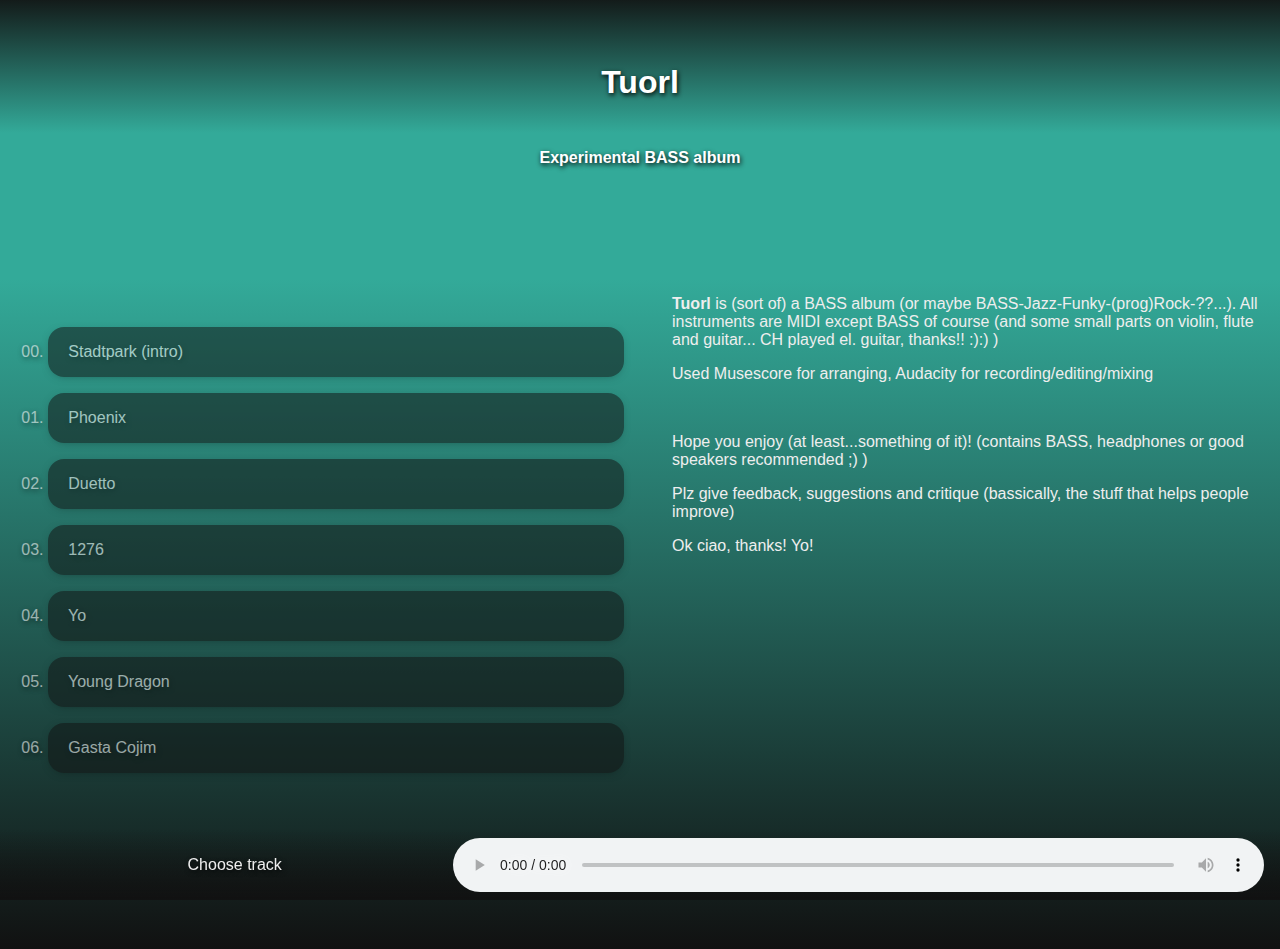
==== tuorl/index.html @ 3e0269c3 "first commit" ====
<!DOCTYPE html>
<html lang="en">
<head>
    <!-- meta-info -->
    <meta charset="UTF-8">
    <meta name="viewport" content="width=device-width, initial-scale=1.0">
    <meta name="description" content="Tuorl BASS Album experiment by Luke">
    <meta name="keywords" content="bass,music,album,jazz,prog,rock,midi,opensource">
    
    <title>Tuorl @ LukeMusic</title>

    <!-- custom open font -->
    <link rel="stylesheet" media="screen" href="https://fontlibrary.org/face/trueno" type="text/css" />

    <!-- custom style by flowin.space -->
    <link rel="stylesheet" href="../assets/style.min.css" type="text/css" />
    <style>
        :root {
            --theme-color: #3a9;
            --theme-color2: #fc1;
            --cover-img: url("https://images.unsplash.com/photo-1445985543470-41fba5c3144a?ixlib=rb-1.2.1&ixid=eyJhcHBfaWQiOjEyMDd9&auto=format&fit=crop&w=500&q=50");
        }
    </style>
</head>

<body class="flex dark">
    <header class="flex column center justify-center">
        <h1>Tuorl</h1>
        <p>Experimental BASS album</p>
    </header>

    <div class="main-content flex">
        <ol class="tracklist" start="0">
            <li class="track" data-audiosrc="00_(intro)_Stadtpark.mp3">
                Stadtpark (intro)</li>
            <li class="track" data-audiosrc="01_Phoenix.mp3">
                Phoenix</li>
            <li class="track" data-audiosrc="02_Duetto.mp3">
                Duetto</li>
            <li class="track" data-audiosrc="03_1276.mp3">
                1276</li>
            <li class="track" data-audiosrc="04_Yo.mp3">
                Yo</li>
            <li class="track" data-audiosrc="05_Young_Dragon.mp3">
                Young Dragon</li>
            <li class="track" data-audiosrc="06_Gasta_Cojim.mp3">
                Gasta Cojim</li>
        </ol>

        <section class="details">
            <p><b>Tuorl</b> is (sort of) a BASS album (or maybe BASS-Jazz-Funky-(prog)Rock-??...).
                All instruments are MIDI except BASS of course (and some small parts on violin, flute and guitar...
                CH played el. guitar, thanks!! :):) ) </p>
            <p>Used Musescore for arranging, Audacity for recording/editing/mixing</p>
            <br>
            <p>Hope you enjoy (at least...something of it)!
                (contains BASS, headphones or good speakers recommended ;) )</p>
            <p>Plz give feedback, suggestions and critique 
                (bassically, the stuff that helps people improve)</p>
            <p>Ok ciao, thanks! Yo!</p>
        </section>
    </div>
    
    <footer id="player" class="flex center space-evenly">
        <span id="now_playing">Choose track</span>
        <audio src="" controls></audio>
    </footer>

</body>
</html>
---- assets/style.min.css ----
:root{--theme-color:#3a9;--light-color:#eee;--dark-color:#111;--light-color-semialpha:#eeee;--dark-color-semialpha:#111e;--light-txt-shadow:1px 1px 4px #fff8;--dark-txt-shadow:1px 2px 5px #000c;--cover-img:url("https://images.unsplash.com/photo-1445985543470-41fba5c3144a?ixlib=rb-1.2.1&ixid=eyJhcHBfaWQiOjEyMDd9&auto=format&fit=crop&w=500&q=30")}::selection{color:var(--theme-color);text-shadow:none!important}.dark ::selection{background:var(--dark-color)}.light ::selection{background:var(--light-color)}*{box-sizing:border-box}.flex{display:flex;flex-wrap:wrap}.flex.column{flex-direction:column}.flex.center{align-items:center}.flex.justify-center{justify-content:center}.flex.space-evenly{justify-content:space-evenly}body{margin:0;width:100vw;min-height:100vh;overflow-x:hidden;font-family:TruenoRegular,sans-serif;background:var(--theme-color)}body.dark{color:var(--light-color)}body.light{color:var(--dark-dark)}.main-content{width:100%;padding-bottom:8em}.dark .main-content{background:linear-gradient(var(--theme-color),var(--dark-color))}.light .main-content{background:linear-gradient(var(--theme-color),var(--light-color))}.main-content>.details,.main-content>.tracklist{flex:1;min-width:450px}header{width:100vw;min-height:150px;background:var(--cover-img) center center no-repeat;background-size:cover;user-select:none;color:#fff;text-shadow:1px 2px 5px #000f!important;font-weight:700;text-align:center}header::after{content:'';width:100%;height:6em;background:linear-gradient(transparent,var(--theme-color))}header h1{background:linear-gradient(var(--dark-color-semialpha),transparent);margin:0;padding:2em 0 1em 0;flex:1;width:100%}.tracklist{margin:1em;padding:1em;list-style:decimal-leading-zero}.track{padding:1rem;padding-left:0;margin:1rem;border-radius:1em;cursor:pointer;transition:all .5s;user-select:none;opacity:.6}.dark .track{color:#eee;background:#111d;box-shadow:0 2px 10px -4px #000a;text-shadow:var(--dark-txt-shadow)!important}.light .track{color:#111;background:#eeee;box-shadow:0 2px 20px -5px #0007;text-shadow:var(--light-txt-shadow)!important}.track.active,.track:active,.track:focus,.track:hover{opacity:.9;padding-left:1rem}.track::before{content:'\25ba';opacity:0;transition:opacity .5s}.track.active::before,.track:active::before,.track:focus::before,.track:hover::before{opacity:1}#player{position:fixed;bottom:0;width:100vw;min-height:3em;padding:.5rem 1em;margin:0}.dark #player{background:linear-gradient(transparent,var(--dark-color-semialpha));color:var(--light-color);text-shadow:var(--dark-txt-shadow)!important}.light #player{background:linear-gradient(transparent,var(--light-color-semialpha));color:var(--dark-color);text-shadow:var(--light-txt-shadow)!important}#player>audio{flex:2;min-width:250px;align-self:center}#player>#now_playing{flex:1;padding:1em;text-align:center}
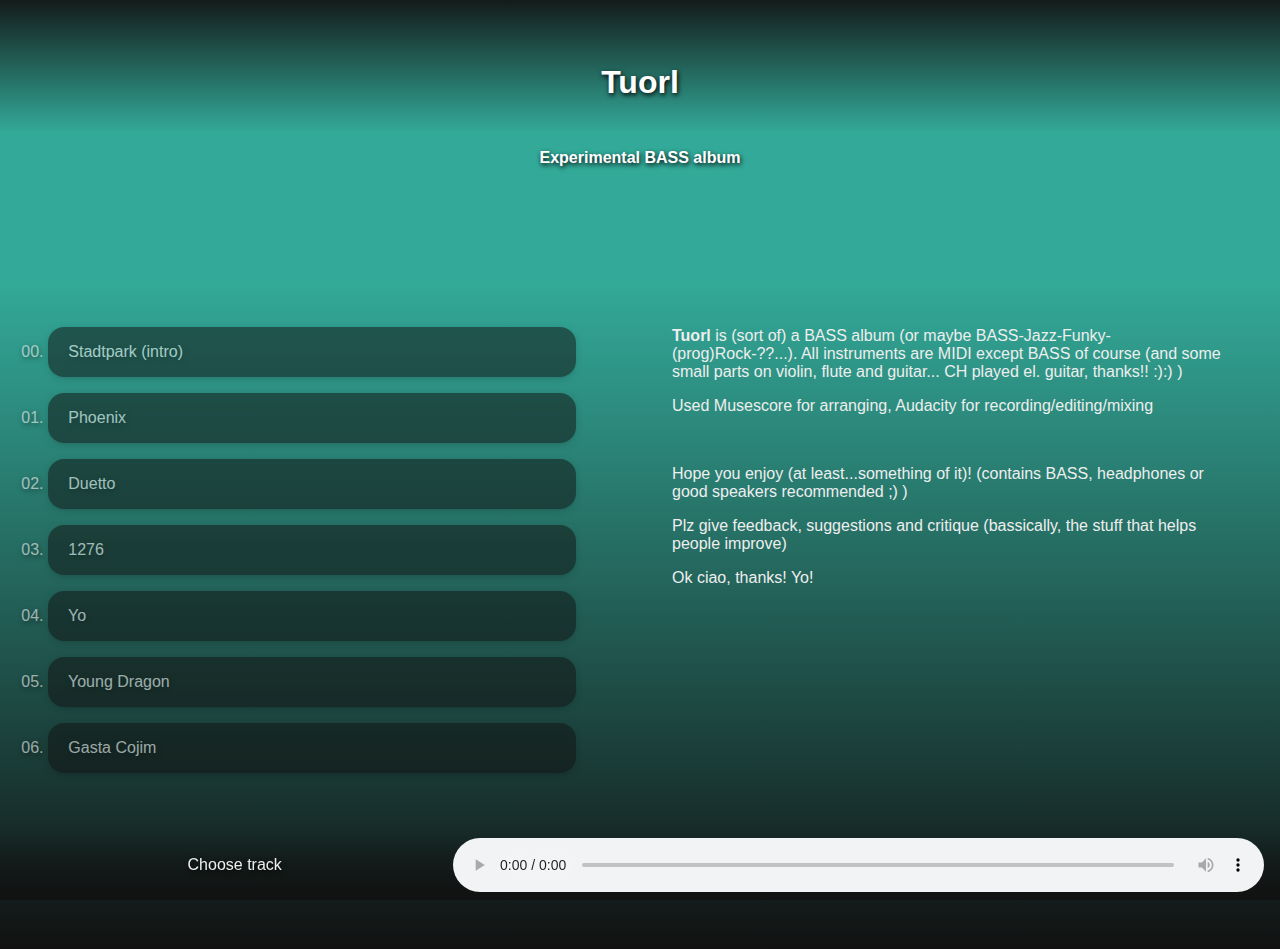
==== commit 008e5d51: "first working version" ====
--- a/tuorl/index.html
+++ b/tuorl/index.html
@@ -2,22 +2,22 @@
 <html lang="en">
 <head>
     <!-- meta-info -->
+    <title>Tuorl @ LukeMusic</title>
     <meta charset="UTF-8">
     <meta name="viewport" content="width=device-width, initial-scale=1.0">
     <meta name="description" content="Tuorl BASS Album experiment by Luke">
     <meta name="keywords" content="bass,music,album,jazz,prog,rock,midi,opensource">
     
-    <title>Tuorl @ LukeMusic</title>
-
     <!-- custom open font -->
     <link rel="stylesheet" media="screen" href="https://fontlibrary.org/face/trueno" type="text/css" />
 
     <!-- custom style by flowin.space -->
     <link rel="stylesheet" href="../assets/style.min.css" type="text/css" />
+    
+    <!-- CUSTOMIZATIONS -->
     <style>
         :root {
             --theme-color: #3a9;
-            --theme-color2: #fc1;
             --cover-img: url("https://images.unsplash.com/photo-1445985543470-41fba5c3144a?ixlib=rb-1.2.1&ixid=eyJhcHBfaWQiOjEyMDd9&auto=format&fit=crop&w=500&q=50");
         }
     </style>
@@ -29,8 +29,9 @@
         <p>Experimental BASS album</p>
     </header>
 
-    <div class="main-content flex">
-        <ol class="tracklist" start="0">
+    <!-- creare dinamicamente con JS? cosi basta scrivere titolo e percorso file in un json inline? -->
+    <section class="main-content flex">
+        <ol id="tracklist" start="0">
             <li class="track" data-audiosrc="00_(intro)_Stadtpark.mp3">
                 Stadtpark (intro)</li>
             <li class="track" data-audiosrc="01_Phoenix.mp3">
@@ -47,7 +48,7 @@
                 Gasta Cojim</li>
         </ol>
 
-        <section class="details">
+        <div id="details">
             <p><b>Tuorl</b> is (sort of) a BASS album (or maybe BASS-Jazz-Funky-(prog)Rock-??...).
                 All instruments are MIDI except BASS of course (and some small parts on violin, flute and guitar...
                 CH played el. guitar, thanks!! :):) ) </p>
@@ -58,13 +59,34 @@
             <p>Plz give feedback, suggestions and critique 
                 (bassically, the stuff that helps people improve)</p>
             <p>Ok ciao, thanks! Yo!</p>
-        </section>
-    </div>
+        </div>
+    </section>
     
     <footer id="player" class="flex center space-evenly">
         <span id="now_playing">Choose track</span>
-        <audio src="" controls></audio>
+        <audio src="#" controls></audio>
     </footer>
 
+    <script>
+        // Pure JS simple click and play player UI
+        function playTrack(entry) {
+            document.querySelectorAll('.track').forEach(element => {
+                element.classList.remove('active');
+            }); entry.classList.add('active')
+
+            var player = document.querySelector('#player>audio');
+            var playing = document.querySelector('#player>#now_playing');
+
+            player.setAttribute('src', entry.getAttribute('data-audiosrc'))
+            player.play()
+            playing.innerHTML = entry.innerHTML
+        }
+
+        document.querySelectorAll('.track').forEach(element => {
+            element.addEventListener('click', function() {
+                playTrack(element)
+            })
+        })
+    </script>
 </body>
 </html>--- a/assets/style.min.css
+++ b/assets/style.min.css
@@ -1 +1 @@
-:root{--theme-color:#3a9;--light-color:#eee;--dark-color:#111;--light-color-semialpha:#eeee;--dark-color-semialpha:#111e;--light-txt-shadow:1px 1px 4px #fff8;--dark-txt-shadow:1px 2px 5px #000c;--cover-img:url("https://images.unsplash.com/photo-1445985543470-41fba5c3144a?ixlib=rb-1.2.1&ixid=eyJhcHBfaWQiOjEyMDd9&auto=format&fit=crop&w=500&q=30")}::selection{color:var(--theme-color);text-shadow:none!important}.dark ::selection{background:var(--dark-color)}.light ::selection{background:var(--light-color)}*{box-sizing:border-box}.flex{display:flex;flex-wrap:wrap}.flex.column{flex-direction:column}.flex.center{align-items:center}.flex.justify-center{justify-content:center}.flex.space-evenly{justify-content:space-evenly}body{margin:0;width:100vw;min-height:100vh;overflow-x:hidden;font-family:TruenoRegular,sans-serif;background:var(--theme-color)}body.dark{color:var(--light-color)}body.light{color:var(--dark-dark)}.main-content{width:100%;padding-bottom:8em}.dark .main-content{background:linear-gradient(var(--theme-color),var(--dark-color))}.light .main-content{background:linear-gradient(var(--theme-color),var(--light-color))}.main-content>.details,.main-content>.tracklist{flex:1;min-width:450px}header{width:100vw;min-height:150px;background:var(--cover-img) center center no-repeat;background-size:cover;user-select:none;color:#fff;text-shadow:1px 2px 5px #000f!important;font-weight:700;text-align:center}header::after{content:'';width:100%;height:6em;background:linear-gradient(transparent,var(--theme-color))}header h1{background:linear-gradient(var(--dark-color-semialpha),transparent);margin:0;padding:2em 0 1em 0;flex:1;width:100%}.tracklist{margin:1em;padding:1em;list-style:decimal-leading-zero}.track{padding:1rem;padding-left:0;margin:1rem;border-radius:1em;cursor:pointer;transition:all .5s;user-select:none;opacity:.6}.dark .track{color:#eee;background:#111d;box-shadow:0 2px 10px -4px #000a;text-shadow:var(--dark-txt-shadow)!important}.light .track{color:#111;background:#eeee;box-shadow:0 2px 20px -5px #0007;text-shadow:var(--light-txt-shadow)!important}.track.active,.track:active,.track:focus,.track:hover{opacity:.9;padding-left:1rem}.track::before{content:'\25ba';opacity:0;transition:opacity .5s}.track.active::before,.track:active::before,.track:focus::before,.track:hover::before{opacity:1}#player{position:fixed;bottom:0;width:100vw;min-height:3em;padding:.5rem 1em;margin:0}.dark #player{background:linear-gradient(transparent,var(--dark-color-semialpha));color:var(--light-color);text-shadow:var(--dark-txt-shadow)!important}.light #player{background:linear-gradient(transparent,var(--light-color-semialpha));color:var(--dark-color);text-shadow:var(--light-txt-shadow)!important}#player>audio{flex:2;min-width:250px;align-self:center}#player>#now_playing{flex:1;padding:1em;text-align:center}+:root{--theme-color:#3a9;--light-color:#eee;--dark-color:#111;--light-color-semialpha:#eeee;--dark-color-semialpha:#111e;--light-txt-shadow:1px 1px 4px #fff8;--dark-txt-shadow:1px 2px 5px #000c;--cover-img:url("https://images.unsplash.com/photo-1445985543470-41fba5c3144a?ixlib=rb-1.2.1&ixid=eyJhcHBfaWQiOjEyMDd9&auto=format&fit=crop&w=500&q=30")}::selection{color:var(--theme-color);text-shadow:none!important}.dark ::selection{background:var(--dark-color)}.light ::selection{background:var(--light-color)}*{box-sizing:border-box}.flex{display:flex;flex-wrap:wrap}.flex.column{flex-direction:column}.flex.center{align-items:center}.flex.justify-center{justify-content:center}.flex.space-evenly{justify-content:space-evenly}body{margin:0;width:100vw;min-height:100vh;overflow-x:hidden;font-family:TruenoRegular,sans-serif;background:var(--theme-color)}body.dark{color:var(--light-color)}body.light{color:var(--dark-dark)}.main-content{width:100%;padding-bottom:8em}.dark .main-content{background:linear-gradient(var(--theme-color),var(--dark-color))}.light .main-content{background:linear-gradient(var(--theme-color),var(--light-color))}header{width:100vw;min-height:150px;background:var(--cover-img) center center no-repeat;background-size:cover;user-select:none;color:#fff;text-shadow:1px 2px 5px #000f!important;font-weight:700;text-align:center}header::after{content:'';width:100%;height:6em;background:linear-gradient(transparent,var(--theme-color))}header h1{background:linear-gradient(var(--dark-color-semialpha),transparent);margin:0;padding:2em 0 1em 0;flex:1;width:100%}.main-content>#details,.main-content>#tracklist{flex:1;min-width:350px}.main-content>#details{padding:2em 3em .5em 3em}#tracklist{margin:1em;padding:1em;list-style:decimal-leading-zero}.track{padding:1rem;padding-left:0;margin:1rem;border-radius:1em;cursor:pointer;transition:all .5s;user-select:none;opacity:.6}.dark .track{color:#eee;background:#111d;box-shadow:0 2px 10px -4px #000a;text-shadow:var(--dark-txt-shadow)!important}.light .track{color:#111;background:#eeee;box-shadow:0 2px 20px -5px #0007;text-shadow:var(--light-txt-shadow)!important}.track.active,.track:active,.track:focus,.track:hover{opacity:.9;padding-left:1rem}.track::before{content:'\25ba';opacity:0;transition:opacity .5s}.track.active::before,.track:active::before,.track:focus::before,.track:hover::before{opacity:1}#player{position:fixed;bottom:0;width:100vw;min-height:3em;padding:.5rem 1em;margin:0;flex-wrap:wrap-reverse!important}.dark #player{background:linear-gradient(transparent,var(--dark-color-semialpha));color:var(--light-color);text-shadow:var(--dark-txt-shadow)!important}.light #player{background:linear-gradient(transparent,var(--light-color-semialpha));color:var(--dark-color);text-shadow:var(--light-txt-shadow)!important}#player>audio{flex:2;min-width:250px;align-self:center}#player>#now_playing{flex:1;padding:1em;text-align:center}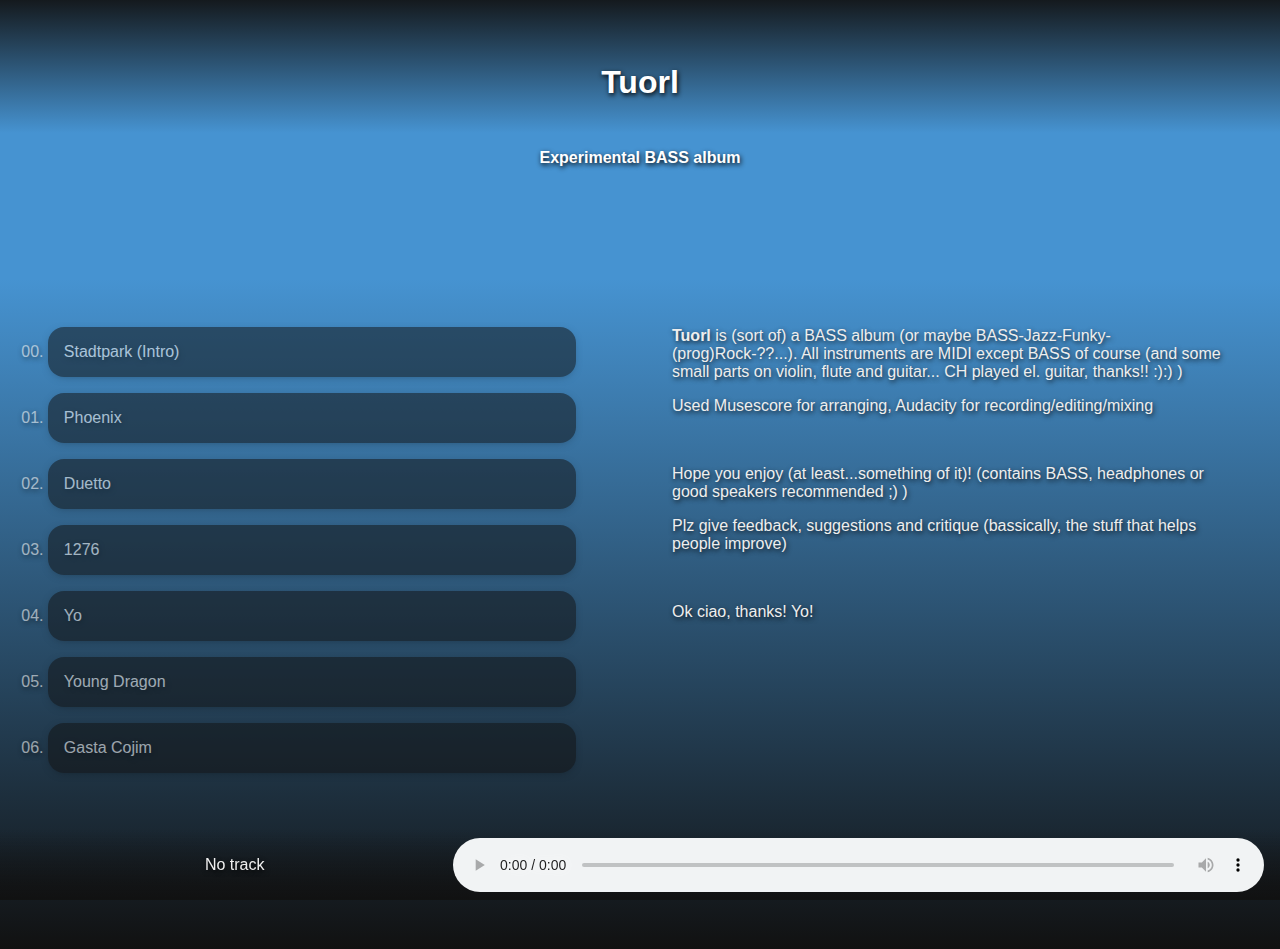
==== commit 0a35304b: "some min fixes; js works; now is simple to create a new page from template" ====
--- a/tuorl/index.html
+++ b/tuorl/index.html
@@ -7,86 +7,78 @@
     <meta name="viewport" content="width=device-width, initial-scale=1.0">
     <meta name="description" content="Tuorl BASS Album experiment by Luke">
     <meta name="keywords" content="bass,music,album,jazz,prog,rock,midi,opensource">
-    
     <!-- custom open font -->
     <link rel="stylesheet" media="screen" href="https://fontlibrary.org/face/trueno" type="text/css" />
+    <!-- custom style and scripting by flowin.space -->
+    <link rel="stylesheet" href="../assets/style.min.css" type="text/css" />
+    <script src="../assets/script.min.js" defer></script>
 
-    <!-- custom style by flowin.space -->
-    <link rel="stylesheet" href="../assets/style.min.css" type="text/css" />
-    
-    <!-- CUSTOMIZATIONS -->
+    <!-- CUSTOMIZATIONS FOT EACH ALBUM/PAGE -->
     <style>
         :root {
-            --theme-color: #3a9;
-            --cover-img: url("https://images.unsplash.com/photo-1445985543470-41fba5c3144a?ixlib=rb-1.2.1&ixid=eyJhcHBfaWQiOjEyMDd9&auto=format&fit=crop&w=500&q=50");
+            /* MAIN COLOR THEME */
+            --theme-color: rgb(70, 147, 209);
+            /* COVER IMG */
+            --cover-img: url("https://images.unsplash.com/photo-1525898181636-29b30c26f6e1?ixlib=rb-1.2.1&ixid=eyJhcHBfaWQiOjEyMDd9&auto=format&fit=crop&w=800&q=50");
         }
-    </style>
+        </style>
+    <script>
+        // TRACKLIST NUMBERING START-POINT (usually 0 or 1, if removed 1 is default)
+        let first_track = 0;
+        // TRACKLIST NAME/PATH (DO NOT DELETE OR RENAME THIS ARRAY)
+        let album = [{
+            'title': 'Stadtpark (intro)',
+            'path': 'https://bamboo.eigenlab.org/~luke/Music/Tuorl/00_(intro)_Stadtpark.mp3'
+        }, {
+            'title': 'Phoenix',
+            'path': 'https://bamboo.eigenlab.org/~luke/Music/Tuorl/01_Phoenix.mp3'
+        }, {
+            'title': 'Duetto',
+            'path': 'https://bamboo.eigenlab.org/~luke/Music/Tuorl/02_Duetto.mp3'
+        }, {
+            'title': '1276',
+            'path': 'https://bamboo.eigenlab.org/~luke/Music/Tuorl/03_1276.mp3'
+        }, {
+            'title': 'Yo',
+            'path': 'https://bamboo.eigenlab.org/~luke/Music/Tuorl/04_Yo.mp3'
+        }, {
+            'title': 'Young Dragon',
+            'path': 'https://bamboo.eigenlab.org/~luke/Music/Tuorl/05_Young_Dragon.mp3'
+        }, {
+            'title': 'Gasta Cojim',
+            'path': 'https://bamboo.eigenlab.org/~luke/Music/Tuorl/06_Gasta_Cojim.mp3'
+        }];
+    </script>
 </head>
 
 <body class="flex dark">
     <header class="flex column center justify-center">
+        <!-- ALBUM TITLE -->
         <h1>Tuorl</h1>
+        <!-- ALBUM BRIEF DESCRIPTION -->
         <p>Experimental BASS album</p>
     </header>
 
-    <!-- creare dinamicamente con JS? cosi basta scrivere titolo e percorso file in un json inline? -->
-    <section class="main-content flex">
-        <ol id="tracklist" start="0">
-            <li class="track" data-audiosrc="00_(intro)_Stadtpark.mp3">
-                Stadtpark (intro)</li>
-            <li class="track" data-audiosrc="01_Phoenix.mp3">
-                Phoenix</li>
-            <li class="track" data-audiosrc="02_Duetto.mp3">
-                Duetto</li>
-            <li class="track" data-audiosrc="03_1276.mp3">
-                1276</li>
-            <li class="track" data-audiosrc="04_Yo.mp3">
-                Yo</li>
-            <li class="track" data-audiosrc="05_Young_Dragon.mp3">
-                Young Dragon</li>
-            <li class="track" data-audiosrc="06_Gasta_Cojim.mp3">
-                Gasta Cojim</li>
-        </ol>
-
+    <section class="main-content flex"><ol id="tracklist"></ol>
         <div id="details">
+            <!-- ALBUM FULL DETAILS/CREDITS -->
             <p><b>Tuorl</b> is (sort of) a BASS album (or maybe BASS-Jazz-Funky-(prog)Rock-??...).
                 All instruments are MIDI except BASS of course (and some small parts on violin, flute and guitar...
                 CH played el. guitar, thanks!! :):) ) </p>
             <p>Used Musescore for arranging, Audacity for recording/editing/mixing</p>
+            
             <br>
             <p>Hope you enjoy (at least...something of it)!
                 (contains BASS, headphones or good speakers recommended ;) )</p>
             <p>Plz give feedback, suggestions and critique 
                 (bassically, the stuff that helps people improve)</p>
+            
+            <br>
             <p>Ok ciao, thanks! Yo!</p>
         </div>
     </section>
-    
-    <footer id="player" class="flex center space-evenly">
-        <span id="now_playing">Choose track</span>
-        <audio src="#" controls></audio>
-    </footer>
 
-    <script>
-        // Pure JS simple click and play player UI
-        function playTrack(entry) {
-            document.querySelectorAll('.track').forEach(element => {
-                element.classList.remove('active');
-            }); entry.classList.add('active')
-
-            var player = document.querySelector('#player>audio');
-            var playing = document.querySelector('#player>#now_playing');
-
-            player.setAttribute('src', entry.getAttribute('data-audiosrc'))
-            player.play()
-            playing.innerHTML = entry.innerHTML
-        }
-
-        document.querySelectorAll('.track').forEach(element => {
-            element.addEventListener('click', function() {
-                playTrack(element)
-            })
-        })
-    </script>
+    <!-- PLAYER, DO NOT TOUCH -->
+    <footer id="player" class="flex center space-evenly"><span id="now_playing">No track</span><audio src="#" controls></audio></footer>
 </body>
 </html>--- a/assets/style.min.css
+++ b/assets/style.min.css
@@ -1 +1 @@
-:root{--theme-color:#3a9;--light-color:#eee;--dark-color:#111;--light-color-semialpha:#eeee;--dark-color-semialpha:#111e;--light-txt-shadow:1px 1px 4px #fff8;--dark-txt-shadow:1px 2px 5px #000c;--cover-img:url("https://images.unsplash.com/photo-1445985543470-41fba5c3144a?ixlib=rb-1.2.1&ixid=eyJhcHBfaWQiOjEyMDd9&auto=format&fit=crop&w=500&q=30")}::selection{color:var(--theme-color);text-shadow:none!important}.dark ::selection{background:var(--dark-color)}.light ::selection{background:var(--light-color)}*{box-sizing:border-box}.flex{display:flex;flex-wrap:wrap}.flex.column{flex-direction:column}.flex.center{align-items:center}.flex.justify-center{justify-content:center}.flex.space-evenly{justify-content:space-evenly}body{margin:0;width:100vw;min-height:100vh;overflow-x:hidden;font-family:TruenoRegular,sans-serif;background:var(--theme-color)}body.dark{color:var(--light-color)}body.light{color:var(--dark-dark)}.main-content{width:100%;padding-bottom:8em}.dark .main-content{background:linear-gradient(var(--theme-color),var(--dark-color))}.light .main-content{background:linear-gradient(var(--theme-color),var(--light-color))}header{width:100vw;min-height:150px;background:var(--cover-img) center center no-repeat;background-size:cover;user-select:none;color:#fff;text-shadow:1px 2px 5px #000f!important;font-weight:700;text-align:center}header::after{content:'';width:100%;height:6em;background:linear-gradient(transparent,var(--theme-color))}header h1{background:linear-gradient(var(--dark-color-semialpha),transparent);margin:0;padding:2em 0 1em 0;flex:1;width:100%}.main-content>#details,.main-content>#tracklist{flex:1;min-width:350px}.main-content>#details{padding:2em 3em .5em 3em}#tracklist{margin:1em;padding:1em;list-style:decimal-leading-zero}.track{padding:1rem;padding-left:0;margin:1rem;border-radius:1em;cursor:pointer;transition:all .5s;user-select:none;opacity:.6}.dark .track{color:#eee;background:#111d;box-shadow:0 2px 10px -4px #000a;text-shadow:var(--dark-txt-shadow)!important}.light .track{color:#111;background:#eeee;box-shadow:0 2px 20px -5px #0007;text-shadow:var(--light-txt-shadow)!important}.track.active,.track:active,.track:focus,.track:hover{opacity:.9;padding-left:1rem}.track::before{content:'\25ba';opacity:0;transition:opacity .5s}.track.active::before,.track:active::before,.track:focus::before,.track:hover::before{opacity:1}#player{position:fixed;bottom:0;width:100vw;min-height:3em;padding:.5rem 1em;margin:0;flex-wrap:wrap-reverse!important}.dark #player{background:linear-gradient(transparent,var(--dark-color-semialpha));color:var(--light-color);text-shadow:var(--dark-txt-shadow)!important}.light #player{background:linear-gradient(transparent,var(--light-color-semialpha));color:var(--dark-color);text-shadow:var(--light-txt-shadow)!important}#player>audio{flex:2;min-width:250px;align-self:center}#player>#now_playing{flex:1;padding:1em;text-align:center}+:root{--theme-color:#3a9;--light-color:#eee;--dark-color:#111;--light-color-semialpha:#eeee;--dark-color-semialpha:#111e;--light-txt-shadow:1px 1px 4px #fff8;--dark-txt-shadow:1px 2px 5px #000c;--cover-img:url("https://images.unsplash.com/photo-1445985543470-41fba5c3144a?ixlib=rb-1.2.1&ixid=eyJhcHBfaWQiOjEyMDd9&auto=format&fit=crop&w=500&q=30")}::selection{color:var(--theme-color);text-shadow:none!important}.dark ::selection{background:var(--dark-color)}.light ::selection{background:var(--light-color)}*{box-sizing:border-box}.flex{display:flex;flex-wrap:wrap}.flex.column{flex-direction:column}.flex.center{align-items:center}.flex.justify-center{justify-content:center}.flex.space-evenly{justify-content:space-evenly}body{margin:0;width:100vw;min-height:100vh;overflow-x:hidden;font-family:TruenoRegular,sans-serif;background:var(--theme-color)}body.dark{color:var(--light-color)}body.light{color:var(--dark-dark)}.main-content{width:100%;padding-bottom:8em}.dark .main-content{background:linear-gradient(var(--theme-color),var(--dark-color))}.light .main-content{background:linear-gradient(var(--theme-color),var(--light-color))}header{width:100vw;min-height:150px;background:var(--cover-img) center center no-repeat;background-size:cover;user-select:none;color:#fff;text-shadow:1px 2px 5px #000f!important;font-weight:700;text-align:center}header::after{content:'';width:100%;height:6em;background:linear-gradient(transparent,var(--theme-color))}header h1{background:linear-gradient(var(--dark-color-semialpha),transparent);margin:0;padding:2em 0 1em 0;flex:1;width:100%}.dark .main-content{text-shadow:var(--dark-txt-shadow)!important}.light .main-content{text-shadow:var(--light-txt-shadow)!important}.main-content>#details,.main-content>#tracklist{flex:1;min-width:350px}.main-content>#details{padding:2em 3em .5em 3em}#tracklist{margin:1em;padding:1em;list-style:decimal-leading-zero}.track{padding:1rem;padding-left:0;margin:1rem;border-radius:1em;cursor:pointer;transition:all .5s;user-select:none;opacity:.6;text-transform:capitalize}.dark .track{color:#eee;background:#111d;box-shadow:0 2px 10px -4px #000a}.light .track{color:#111;background:#eeee;box-shadow:0 2px 20px -5px #0007}.track.active,.track:active,.track:focus,.track:hover{opacity:.9;padding-left:1rem}.track::before{content:'\25ba';opacity:0;transition:all .5s;margin-right:0}.track.active::before,.track:active::before,.track:focus::before,.track:hover::before{margin-right:.5em;opacity:1}#player{position:fixed;bottom:0;width:100vw;min-height:3em;padding:.5rem 1em;margin:0;flex-wrap:wrap-reverse!important}.dark #player{background:linear-gradient(transparent,var(--dark-color-semialpha));color:var(--light-color);text-shadow:var(--dark-txt-shadow)!important}.light #player{background:linear-gradient(transparent,var(--light-color-semialpha));color:var(--dark-color);text-shadow:var(--light-txt-shadow)!important}#player>audio{flex:2;min-width:250px;align-self:center}#player>#now_playing{flex:1;padding:1em;text-align:center}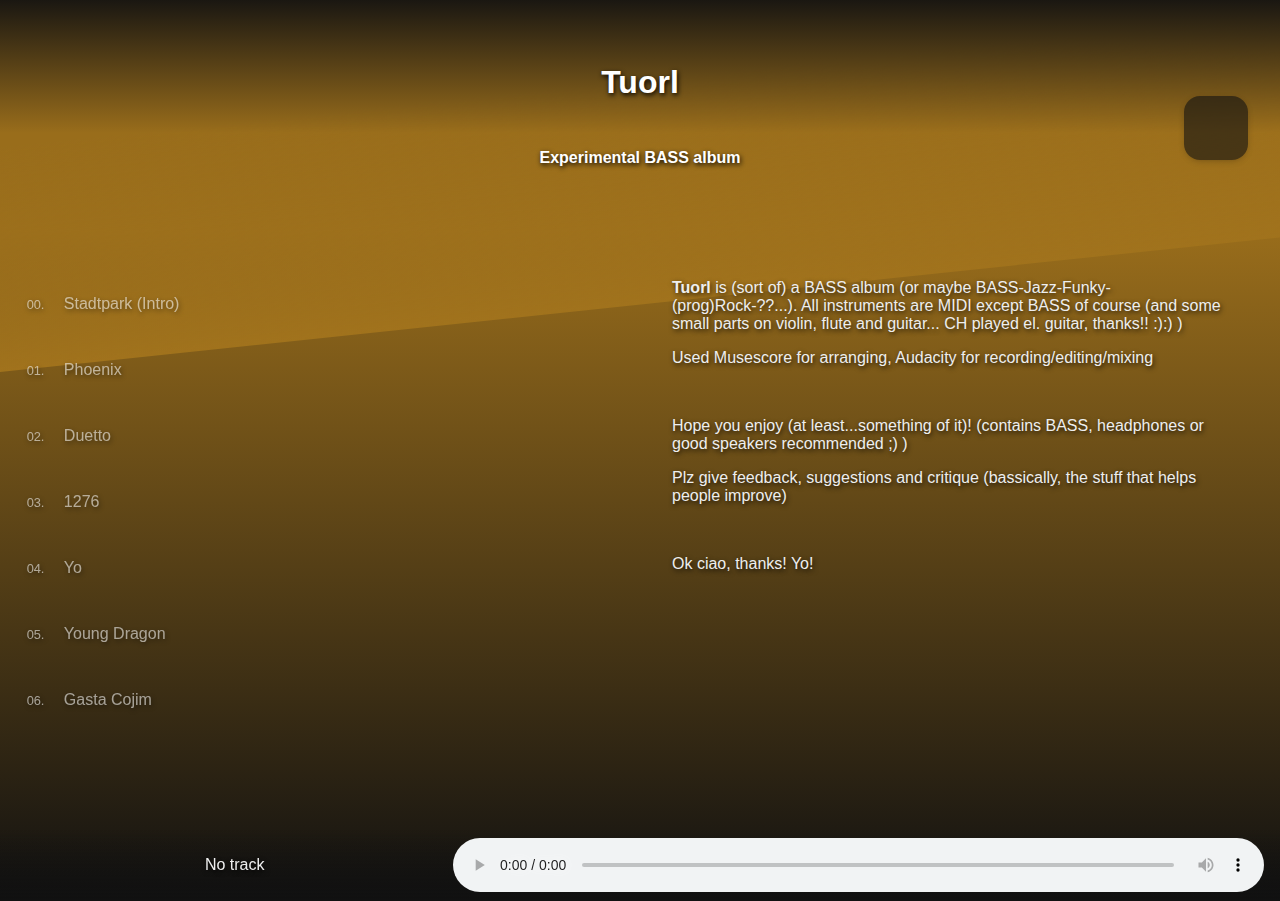
==== commit a2cf5cd1: "new gradient effect; some min fix and changes" ====
--- a/tuorl/index.html
+++ b/tuorl/index.html
@@ -1,15 +1,16 @@
 <!DOCTYPE html>
 <html lang="en">
 <head>
-    <!-- meta-info -->
+    <!-- META-INFO -->
     <title>Tuorl @ LukeMusic</title>
     <meta charset="UTF-8">
     <meta name="viewport" content="width=device-width, initial-scale=1.0">
     <meta name="description" content="Tuorl BASS Album experiment by Luke">
     <meta name="keywords" content="bass,music,album,jazz,prog,rock,midi,opensource">
-    <!-- custom open font -->
+    <link rel="shortcut icon" href="../assets/favicon.png" type="image/x-icon">
+    <!-- CUSTOM OPEN FONT -->
     <link rel="stylesheet" media="screen" href="https://fontlibrary.org/face/trueno" type="text/css" />
-    <!-- custom style and scripting by flowin.space -->
+    <!-- CUSTOM STYLE AND SCRIPTING BY FLOWIN.SPACE -->
     <link rel="stylesheet" href="../assets/style.min.css" type="text/css" />
     <script src="../assets/script.min.js" defer></script>
 
@@ -17,12 +18,14 @@
     <style>
         :root {
             /* MAIN COLOR THEME */
-            --theme-color: rgb(70, 147, 209);
+            --theme-color: rgb(153, 109, 27);
             /* COVER IMG */
-            --cover-img: url("https://images.unsplash.com/photo-1525898181636-29b30c26f6e1?ixlib=rb-1.2.1&ixid=eyJhcHBfaWQiOjEyMDd9&auto=format&fit=crop&w=800&q=50");
+            --cover-img: url("https://images.unsplash.com/photo-1462965326201-d02e4f455804?ixlib=rb-1.2.1&auto=format&fit=crop&w=1050&q=50");
         }
-        </style>
+    </style>
     <script>
+        // SITE THEME (DARK/LIGHT) default is 'dark'
+        let theme = 'dark';
         // TRACKLIST NUMBERING START-POINT (usually 0 or 1, if removed 1 is default)
         let first_track = 0;
         // TRACKLIST NAME/PATH (DO NOT DELETE OR RENAME THIS ARRAY)
@@ -52,7 +55,7 @@
 </head>
 
 <body class="flex dark">
-    <header class="flex column center justify-center">
+    <header class="tilt-gradient flex column center justify-center"><span id="theme_toggle" onclick="toggleTheme();" class="btn-glass"></span>
         <!-- ALBUM TITLE -->
         <h1>Tuorl</h1>
         <!-- ALBUM BRIEF DESCRIPTION -->
--- a/assets/style.min.css
+++ b/assets/style.min.css
@@ -1 +1 @@
-:root{--theme-color:#3a9;--light-color:#eee;--dark-color:#111;--light-color-semialpha:#eeee;--dark-color-semialpha:#111e;--light-txt-shadow:1px 1px 4px #fff8;--dark-txt-shadow:1px 2px 5px #000c;--cover-img:url("https://images.unsplash.com/photo-1445985543470-41fba5c3144a?ixlib=rb-1.2.1&ixid=eyJhcHBfaWQiOjEyMDd9&auto=format&fit=crop&w=500&q=30")}::selection{color:var(--theme-color);text-shadow:none!important}.dark ::selection{background:var(--dark-color)}.light ::selection{background:var(--light-color)}*{box-sizing:border-box}.flex{display:flex;flex-wrap:wrap}.flex.column{flex-direction:column}.flex.center{align-items:center}.flex.justify-center{justify-content:center}.flex.space-evenly{justify-content:space-evenly}body{margin:0;width:100vw;min-height:100vh;overflow-x:hidden;font-family:TruenoRegular,sans-serif;background:var(--theme-color)}body.dark{color:var(--light-color)}body.light{color:var(--dark-dark)}.main-content{width:100%;padding-bottom:8em}.dark .main-content{background:linear-gradient(var(--theme-color),var(--dark-color))}.light .main-content{background:linear-gradient(var(--theme-color),var(--light-color))}header{width:100vw;min-height:150px;background:var(--cover-img) center center no-repeat;background-size:cover;user-select:none;color:#fff;text-shadow:1px 2px 5px #000f!important;font-weight:700;text-align:center}header::after{content:'';width:100%;height:6em;background:linear-gradient(transparent,var(--theme-color))}header h1{background:linear-gradient(var(--dark-color-semialpha),transparent);margin:0;padding:2em 0 1em 0;flex:1;width:100%}.dark .main-content{text-shadow:var(--dark-txt-shadow)!important}.light .main-content{text-shadow:var(--light-txt-shadow)!important}.main-content>#details,.main-content>#tracklist{flex:1;min-width:350px}.main-content>#details{padding:2em 3em .5em 3em}#tracklist{margin:1em;padding:1em;list-style:decimal-leading-zero}.track{padding:1rem;padding-left:0;margin:1rem;border-radius:1em;cursor:pointer;transition:all .5s;user-select:none;opacity:.6;text-transform:capitalize}.dark .track{color:#eee;background:#111d;box-shadow:0 2px 10px -4px #000a}.light .track{color:#111;background:#eeee;box-shadow:0 2px 20px -5px #0007}.track.active,.track:active,.track:focus,.track:hover{opacity:.9;padding-left:1rem}.track::before{content:'\25ba';opacity:0;transition:all .5s;margin-right:0}.track.active::before,.track:active::before,.track:focus::before,.track:hover::before{margin-right:.5em;opacity:1}#player{position:fixed;bottom:0;width:100vw;min-height:3em;padding:.5rem 1em;margin:0;flex-wrap:wrap-reverse!important}.dark #player{background:linear-gradient(transparent,var(--dark-color-semialpha));color:var(--light-color);text-shadow:var(--dark-txt-shadow)!important}.light #player{background:linear-gradient(transparent,var(--light-color-semialpha));color:var(--dark-color);text-shadow:var(--light-txt-shadow)!important}#player>audio{flex:2;min-width:250px;align-self:center}#player>#now_playing{flex:1;padding:1em;text-align:center}+:root{--theme-color:#3a9;--light-color:#eee;--dark-color:#111;--light-color-semialpha:#eeee;--dark-color-semialpha:#111e;--light-btn:#eeee;--dark-btn:#111d;--trans-a:all .5s;--trans-a-delayed:all .5s .25s;--light-txt-shadow:1px 1px 4px #fff8;--dark-txt-shadow:1px 2px 5px #000c;--cover-img:url("https://images.unsplash.com/photo-1445985543470-41fba5c3144a?ixlib=rb-1.2.1&ixid=eyJhcHBfaWQiOjEyMDd9&auto=format&fit=crop&w=500&q=30")}::selection{color:var(--theme-color);text-shadow:none!important}.dark ::selection{background:var(--dark-color)}.light ::selection{background:var(--light-color)}*{box-sizing:border-box}.flex{display:flex;flex-wrap:wrap}.flex.column{flex-direction:column}.flex.center{align-items:center}.flex.justify-center{justify-content:center}.flex.space-evenly{justify-content:space-evenly}body{margin:0;width:100vw;min-height:100vh;overflow-x:hidden;font-family:TruenoRegular,sans-serif;background:var(--theme-color)}body.dark{color:var(--light-color)}body.light{color:var(--dark-dark)}.btn-glass{opacity:.7;transition:var(--trans-a-delayed) ease-in-out!important;cursor:pointer}.btn-glass:focus,.btn-glass:hover{transition:all .4s!important;opacity:1!important}.btn-glass:active{transform:rotateX(40deg)}.dark .btn-glass{color:#eee;background:#111d;box-shadow:0 2px 10px -4px #000a}.light .btn-glass{color:#111;background:#eeee;box-shadow:0 2px 20px -5px #0007}.main-content{width:100%;padding-bottom:8em}.dark .main-content{background:linear-gradient(var(--theme-color),var(--dark-color))}.light .main-content{background:linear-gradient(var(--theme-color),var(--light-color))}header{width:100vw;background:var(--cover-img) center center no-repeat;background-size:cover;user-select:none;color:#fff;text-shadow:1px 2px 5px #000f!important;font-weight:700;text-align:center;overflow:hidden!important;z-index:0}header::after{content:'';width:100%;height:5em;background:linear-gradient(transparent,var(--theme-color))}header *{z-index:1}header.tilt-gradient{padding-bottom:3em}header.tilt-gradient::after{width:calc(100% + 3em);height:14em;background:linear-gradient(transparent,var(--theme-color));transform:rotate(-6deg);top:5em;position:absolute;transition:var(--trans-a)}.dark header.tilt-gradient::after{filter:brightness(1.05)}.light header.tilt-gradient::after{filter:brightness(.95)}header h1{background:linear-gradient(var(--dark-color-semialpha),transparent);margin:0;padding:2em 0 1em 0;flex:1;width:100%}#theme_toggle{position:absolute;top:5em;right:1em;margin:1em;background-image:url(sunmoon.png);background-repeat:no-repeat;background-size:contain;width:4em;height:4em;border-radius:1em;z-index:2}.light #theme_toggle{filter:invert(1);background-color:var(--dark-btn)}.dark .main-content{text-shadow:var(--dark-txt-shadow)!important}.light .main-content{text-shadow:var(--light-txt-shadow)!important}.main-content>#details,.main-content>#tracklist{flex:1;min-width:350px;z-index:1}.main-content>#details{padding:2em 3em .5em 3em;transition:var(--trans-a)!important}#tracklist{margin:1em;padding:1em;list-style:decimal-leading-zero}.track{padding:1rem;padding-left:0;margin:1rem;border-radius:1em;cursor:pointer;transition:var(--trans-a)!important;user-select:none;opacity:.6;text-transform:capitalize}.track::marker{font-size:.8rem}.track.active,.track:active,.track:focus,.track:hover{opacity:.9;padding-left:1rem}.track::before{content:'\25ba';opacity:0;transition:all .5s;margin-right:0}.track.active::before,.track:active::before,.track:focus::before,.track:hover::before{margin-right:.5em;opacity:1}#player{position:fixed;bottom:0;width:100vw;min-height:3em;padding:.5rem 1em;margin:0;flex-wrap:wrap-reverse!important;transition:var(--trans-a)!important;z-index:3}.dark #player{background:linear-gradient(transparent,var(--dark-color-semialpha));color:var(--light-color);text-shadow:var(--dark-txt-shadow)!important}.light #player{background:linear-gradient(transparent,var(--light-color-semialpha));color:var(--dark-color);text-shadow:var(--light-txt-shadow)!important}#player>audio{flex:2;min-width:250px;align-self:center}#player>#now_playing{flex:1;padding:1em;text-align:center}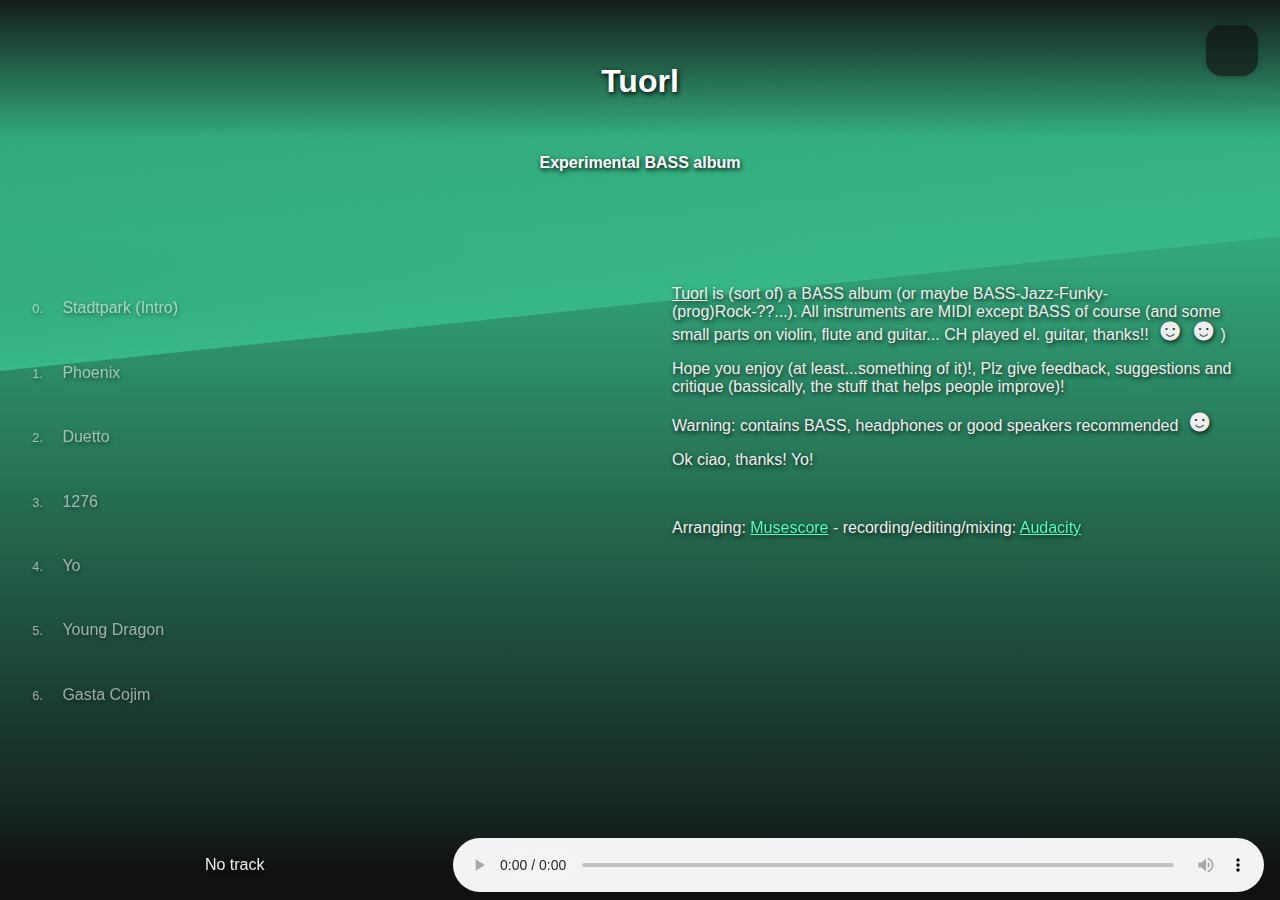
==== commit 7358b8ac: "min chnges to details text" ====
--- a/tuorl/index.html
+++ b/tuorl/index.html
@@ -1,24 +1,24 @@
 <!DOCTYPE html>
 <html lang="en">
-<head>
+  <head>
+    <meta http-equiv="content-type" content="text/html; charset=UTF-8">
     <!-- META-INFO -->
     <title>Tuorl @ LukeMusic</title>
-    <meta charset="UTF-8">
     <meta name="viewport" content="width=device-width, initial-scale=1.0">
     <meta name="description" content="Tuorl BASS Album experiment by Luke">
     <meta name="keywords" content="bass,music,album,jazz,prog,rock,midi,opensource">
     <link rel="shortcut icon" href="../assets/favicon.png" type="image/x-icon">
     <!-- CUSTOM OPEN FONT -->
-    <link rel="stylesheet" media="screen" href="https://fontlibrary.org/face/trueno" type="text/css" />
+    <link rel="stylesheet" media="screen" href="https://fontlibrary.org/face/trueno"
+      type="text/css">
     <!-- CUSTOM STYLE AND SCRIPTING BY FLOWIN.SPACE -->
-    <link rel="stylesheet" href="../assets/style.min.css" type="text/css" />
-    <script src="../assets/script.min.js" defer></script>
-
+    <link rel="stylesheet" href="../assets/style.min.css" type="text/css">
+    <script src="../assets/script.min.js" defer="defer"></script>
     <!-- CUSTOMIZATIONS FOT EACH ALBUM/PAGE -->
     <style>
         :root {
             /* MAIN COLOR THEME */
-            --theme-color: rgb(153, 109, 27);
+            --theme-color: #33aa7c;
             /* COVER IMG */
             --cover-img: url("https://images.unsplash.com/photo-1462965326201-d02e4f455804?ixlib=rb-1.2.1&auto=format&fit=crop&w=1050&q=50");
         }
@@ -52,36 +52,38 @@
             'path': 'https://bamboo.eigenlab.org/~luke/Music/Tuorl/06_Gasta_Cojim.mp3'
         }];
     </script>
-</head>
-
-<body class="flex dark">
-    <header class="tilt-gradient flex column center justify-center"><span id="theme_toggle" onclick="toggleTheme();" class="btn-glass"></span>
-        <!-- ALBUM TITLE -->
-        <h1>Tuorl</h1>
-        <!-- ALBUM BRIEF DESCRIPTION -->
-        <p>Experimental BASS album</p>
+  </head>
+  <body class="flex dark">
+    <header class="tilt-gradient flex column center justify-center"><span id="theme_toggle"
+        onclick="toggleTheme();" class="btn-glass"></span>
+      <!-- ALBUM TITLE -->
+      <h1>Tuorl</h1>
+      <!-- ALBUM BRIEF DESCRIPTION -->
+      <p>Experimental BASS album</p>
     </header>
-
-    <section class="main-content flex"><ol id="tracklist"></ol>
-        <div id="details">
-            <!-- ALBUM FULL DETAILS/CREDITS -->
-            <p><b>Tuorl</b> is (sort of) a BASS album (or maybe BASS-Jazz-Funky-(prog)Rock-??...).
-                All instruments are MIDI except BASS of course (and some small parts on violin, flute and guitar...
-                CH played el. guitar, thanks!! :):) ) </p>
-            <p>Used Musescore for arranging, Audacity for recording/editing/mixing</p>
-            
-            <br>
-            <p>Hope you enjoy (at least...something of it)!
-                (contains BASS, headphones or good speakers recommended ;) )</p>
-            <p>Plz give feedback, suggestions and critique 
-                (bassically, the stuff that helps people improve)</p>
-            
-            <br>
-            <p>Ok ciao, thanks! Yo!</p>
-        </div>
+    <section class="main-content flex">
+      <ol id="tracklist">
+      </ol>
+      <div id="details">
+        <!-- ALBUM FULL DETAILS/CREDITS -->
+        <p><u>Tuorl</u> is (sort of) a BASS album (or maybe
+          BASS-Jazz-Funky-(prog)Rock-??...). All instruments are MIDI except
+          BASS of course (and some small parts on violin, flute and guitar... CH
+          played el. guitar, thanks!! <span class="big">☻☻</span>)</p>
+        <p>Hope you enjoy (at least...something of it)!, Plz give feedback,
+          suggestions and critique (bassically, the stuff that helps people
+          improve)!</p>
+        <p>Warning: contains BASS, headphones or good speakers recommended <span class="big">☻</span></p>
+        <p>Ok ciao, thanks! Yo!</p>
+        <p><br>
+        </p>
+        <p>Arranging: <a href="https://musescore.org/en" title="Musescore" target="_blank">Musescore</a>
+          - recording/editing/mixing: <a href="Musescore%20" title="https://www.audacityteam.org/"
+            target="_blank">Audacity</a></p>
+      </div>
     </section>
-
     <!-- PLAYER, DO NOT TOUCH -->
-    <footer id="player" class="flex center space-evenly"><span id="now_playing">No track</span><audio src="#" controls></audio></footer>
-</body>
-</html>+    <footer id="player" class="flex center space-evenly"><span id="now_playing">No
+        track</span><audio src="#" controls="controls"></audio></footer>
+  </body>
+</html>
--- a/assets/style.min.css
+++ b/assets/style.min.css
@@ -1 +1 @@
-:root{--theme-color:#3a9;--light-color:#eee;--dark-color:#111;--light-color-semialpha:#eeee;--dark-color-semialpha:#111e;--light-btn:#eeee;--dark-btn:#111d;--trans-a:all .5s;--trans-a-delayed:all .5s .25s;--light-txt-shadow:1px 1px 4px #fff8;--dark-txt-shadow:1px 2px 5px #000c;--cover-img:url("https://images.unsplash.com/photo-1445985543470-41fba5c3144a?ixlib=rb-1.2.1&ixid=eyJhcHBfaWQiOjEyMDd9&auto=format&fit=crop&w=500&q=30")}::selection{color:var(--theme-color);text-shadow:none!important}.dark ::selection{background:var(--dark-color)}.light ::selection{background:var(--light-color)}*{box-sizing:border-box}.flex{display:flex;flex-wrap:wrap}.flex.column{flex-direction:column}.flex.center{align-items:center}.flex.justify-center{justify-content:center}.flex.space-evenly{justify-content:space-evenly}body{margin:0;width:100vw;min-height:100vh;overflow-x:hidden;font-family:TruenoRegular,sans-serif;background:var(--theme-color)}body.dark{color:var(--light-color)}body.light{color:var(--dark-dark)}.btn-glass{opacity:.7;transition:var(--trans-a-delayed) ease-in-out!important;cursor:pointer}.btn-glass:focus,.btn-glass:hover{transition:all .4s!important;opacity:1!important}.btn-glass:active{transform:rotateX(40deg)}.dark .btn-glass{color:#eee;background:#111d;box-shadow:0 2px 10px -4px #000a}.light .btn-glass{color:#111;background:#eeee;box-shadow:0 2px 20px -5px #0007}.main-content{width:100%;padding-bottom:8em}.dark .main-content{background:linear-gradient(var(--theme-color),var(--dark-color))}.light .main-content{background:linear-gradient(var(--theme-color),var(--light-color))}header{width:100vw;background:var(--cover-img) center center no-repeat;background-size:cover;user-select:none;color:#fff;text-shadow:1px 2px 5px #000f!important;font-weight:700;text-align:center;overflow:hidden!important;z-index:0}header::after{content:'';width:100%;height:5em;background:linear-gradient(transparent,var(--theme-color))}header *{z-index:1}header.tilt-gradient{padding-bottom:3em}header.tilt-gradient::after{width:calc(100% + 3em);height:14em;background:linear-gradient(transparent,var(--theme-color));transform:rotate(-6deg);top:5em;position:absolute;transition:var(--trans-a)}.dark header.tilt-gradient::after{filter:brightness(1.05)}.light header.tilt-gradient::after{filter:brightness(.95)}header h1{background:linear-gradient(var(--dark-color-semialpha),transparent);margin:0;padding:2em 0 1em 0;flex:1;width:100%}#theme_toggle{position:absolute;top:5em;right:1em;margin:1em;background-image:url(sunmoon.png);background-repeat:no-repeat;background-size:contain;width:4em;height:4em;border-radius:1em;z-index:2}.light #theme_toggle{filter:invert(1);background-color:var(--dark-btn)}.dark .main-content{text-shadow:var(--dark-txt-shadow)!important}.light .main-content{text-shadow:var(--light-txt-shadow)!important}.main-content>#details,.main-content>#tracklist{flex:1;min-width:350px;z-index:1}.main-content>#details{padding:2em 3em .5em 3em;transition:var(--trans-a)!important}#tracklist{margin:1em;padding:1em;list-style:decimal-leading-zero}.track{padding:1rem;padding-left:0;margin:1rem;border-radius:1em;cursor:pointer;transition:var(--trans-a)!important;user-select:none;opacity:.6;text-transform:capitalize}.track::marker{font-size:.8rem}.track.active,.track:active,.track:focus,.track:hover{opacity:.9;padding-left:1rem}.track::before{content:'\25ba';opacity:0;transition:all .5s;margin-right:0}.track.active::before,.track:active::before,.track:focus::before,.track:hover::before{margin-right:.5em;opacity:1}#player{position:fixed;bottom:0;width:100vw;min-height:3em;padding:.5rem 1em;margin:0;flex-wrap:wrap-reverse!important;transition:var(--trans-a)!important;z-index:3}.dark #player{background:linear-gradient(transparent,var(--dark-color-semialpha));color:var(--light-color);text-shadow:var(--dark-txt-shadow)!important}.light #player{background:linear-gradient(transparent,var(--light-color-semialpha));color:var(--dark-color);text-shadow:var(--light-txt-shadow)!important}#player>audio{flex:2;min-width:250px;align-self:center}#player>#now_playing{flex:1;padding:1em;text-align:center}+:root{--theme-color:#3a9;--light-color:#eee;--dark-color:#111;--light-color-bitalpha:#eee5;--dark-color-bitalpha:#111e;--light-color-semialpha:#eee2;--dark-color-semialpha:#1118;--light-txt-shadow:1px 1px 4px #fff8;--dark-txt-shadow:1px 2px 5px #000c;--light-btn:#eeee;--dark-btn:#111d;--trans-a:all .5s;--trans-a-delayed:all .5s .25s;--space:1em;--cover-img:url("https://images.unsplash.com/photo-1445985543470-41fba5c3144a?ixlib=rb-1.2.1&ixid=eyJhcHBfaWQiOjEyMDd9&auto=format&fit=crop&w=500&q=30")}::selection{color:var(--theme-color);text-shadow:none!important}.dark ::selection{background:var(--dark-color)}.light ::selection{background:var(--light-color)}*{box-sizing:border-box}.flex{display:flex;flex-wrap:wrap}.flex.column{flex-direction:column}.flex.center{align-items:center}.flex.justify-center{justify-content:center}.flex.space-evenly{justify-content:space-evenly}body{margin:0;width:100vw;min-height:100vh;overflow-x:hidden!important;font-family:TruenoRegular,sans-serif;background:var(--theme-color)}body.dark{color:var(--light-color)}body.light{color:var(--dark-dark)}.btn-glass{opacity:.7;transition:var(--trans-a-delayed) ease-in-out!important;cursor:pointer}.btn-glass:focus,.btn-glass:hover{transition:all .4s!important;opacity:1!important}.btn-glass:active{transform:rotateX(40deg)}.dark .btn-glass{color:var(--light-color);background:var(--dark-color-bitalpha);box-shadow:0 2px 10px -4px #000a}.light .btn-glass{color:var(--dark-color);background:var(--light-color-bitalpha);box-shadow:0 2px 20px -5px #0007}a{color:var(--theme-color);filter:brightness(1.5)}.big{font-size:2em;font-weight:100;line-height:.5em;display:inline}.main-content{width:100%;padding-bottom:8em}.dark .main-content{background:linear-gradient(var(--theme-color),var(--dark-color))}.light .main-content{background:linear-gradient(var(--theme-color),var(--light-color))}header{width:100vw;background:var(--cover-img) center center no-repeat;background-size:cover;user-select:none;color:#fff;text-shadow:1px 2px 5px #000f!important;font-weight:700;text-align:center;z-index:0;position:relative;top:-1px}header::after{content:'';width:100%;height:5em;background:linear-gradient(transparent,var(--theme-color))}header *{z-index:1}header.tilt-gradient{padding-bottom:3em}header.tilt-gradient::after{width:calc(100% + 3em);height:14em;background:linear-gradient(transparent,var(--theme-color));transform:rotate(-6deg);top:5em;position:absolute;transition:var(--trans-a)}.dark header.tilt-gradient::after{filter:brightness(1.08)}.light header.tilt-gradient::after{filter:brightness(.97)}header h1{margin:0;padding:2em 0 1em 0;flex:1;width:100%}.light header h1{background:linear-gradient(var(--light-color-bitalpha),transparent)}.dark header h1{background:linear-gradient(var(--dark-color-bitalpha),transparent)}#theme_toggle{position:absolute;top:.6em;right:.4em;margin:1em;background-image:url(sunmoon.png);background-repeat:no-repeat;background-size:contain;width:3.2em;height:3.2em;border-radius:var(--space);z-index:2}.light #theme_toggle{filter:invert(1);background-color:var(--dark-btn)}.dark .main-content{text-shadow:var(--dark-txt-shadow)!important}.light .main-content{text-shadow:var(--light-txt-shadow)!important}.main-content>#details,.main-content>#tracklist{flex:1;min-width:350px;z-index:1}.main-content>#details{padding:2em 3em .5em 3em;transition:var(--trans-a)!important}#tracklist{margin:1em;padding:1em;list-style:decimal}.track{padding:1rem;margin:.9rem;border-radius:var(--space);cursor:pointer;transition:var(--trans-a)!important;user-select:none;opacity:.6;align-items:center;text-transform:capitalize}.track::marker{font-size:.8rem}.track.active,.track:active,.track:focus,.track:hover{opacity:.9;padding-left:1rem}.track>.play{display:flex}.track>.play::before{content:'';background:no-repeat url(play.png) center center;background-size:contain;width:.6em;height:1.3em;padding:0;opacity:0;transition:all .5s;margin-right:0;display:inline-block;transform-origin:50% 50%}.dark .track>.play::before{filter:invert(1)}.light .track>.play::before{filter:invert(0)}.track.active>.play::before,.track:active>.play::before,.track:focus>.play::before,.track:hover>.play::before{margin-right:.6em;opacity:1;width:2em}#player{position:fixed;bottom:0;width:100vw;min-height:3em;padding:.5rem 1em;margin:0;flex-wrap:wrap-reverse!important;transition:var(--trans-a)!important;z-index:3}.dark #player{background:linear-gradient(transparent,var(--dark-color-bitalpha) 70%);color:var(--light-color);text-shadow:var(--dark-txt-shadow)!important}.light #player{background:linear-gradient(transparent,var(--light-color-bitalpha) 70%);color:var(--dark-color);text-shadow:var(--light-txt-shadow)!important}#player>audio{flex:2;min-width:250px;align-self:center}#player>#now_playing{flex:1;padding:1em;text-align:center;min-width:250px}@media screen and (max-width:500px){#tracklist{box-shadow:var(--dark-txt-shadow);padding:0;margin:2em;border-radius:1em;overflow-y:hidden}.dark #tracklist{background-color:var(--dark-color-semialpha);box-shadow:var(--dark-txt-shadow)}.light #tracklist{background-color:var(--light-color-semialpha);box-shadow:var(--light-txt-shadow)}.track{padding:1rem;padding-left:0;margin:0 0 0 1.6em;border-radius:0;background-color:var(--dark-color-semialpha)}header::after{padding-bottom:0;transform:rotate(0)!important;position:relative!important;filter:none!important;width:100%!important;height:5em!important;top:0!important}header{padding:0!important}}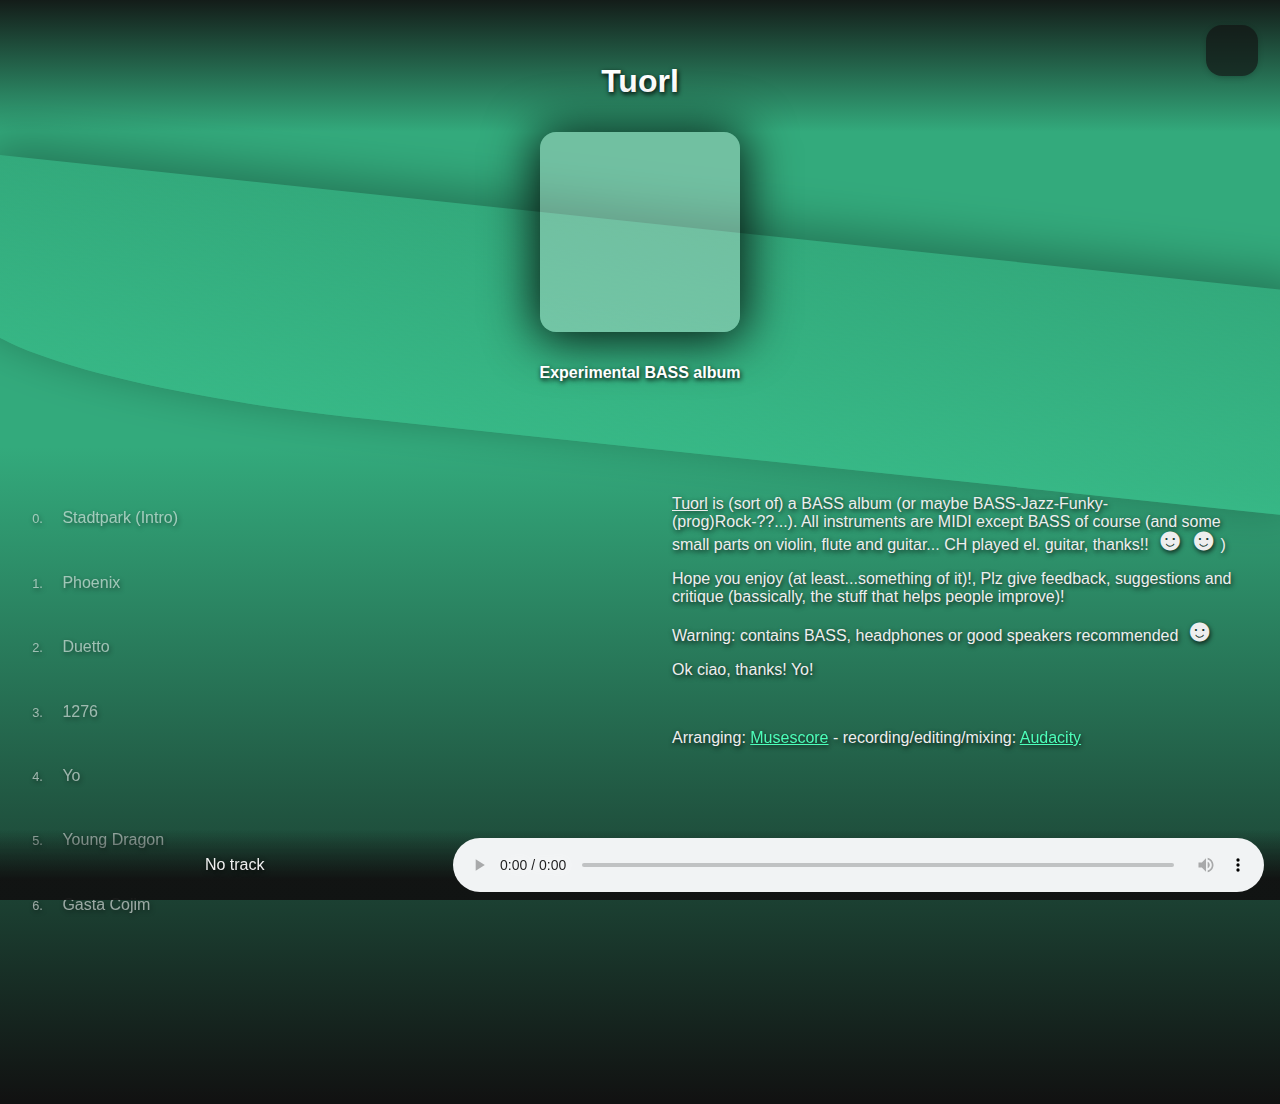
==== commit 7380bbbe: "fixed wrong shadow on mobile header::after grafient" ====
--- a/tuorl/index.html
+++ b/tuorl/index.html
@@ -19,8 +19,10 @@
         :root {
             /* MAIN COLOR THEME */
             --theme-color: #33aa7c;
-            /* COVER IMG */
-            --cover-img: url("https://images.unsplash.com/photo-1462965326201-d02e4f455804?ixlib=rb-1.2.1&auto=format&fit=crop&w=1050&q=50");
+            /* ALBUM COVER IMG */
+            --cover-img: url("https://images.unsplash.com/photo-1462965326201-d02e4f455804?ixlib=rb-1.2.1&ixid=eyJhcHBfaWQiOjEyMDd9&auto=format&fit=crop&w=250&q=30");
+            /* BACKGROUND IMG */
+            --background-img: url("https://images.unsplash.com/photo-1571887379176-bec8d6a71fd6?ixlib=rb-1.2.1&auto=format&fit=crop&w=1050&q=30");
         }
     </style>
     <script>
@@ -58,7 +60,8 @@
         onclick="toggleTheme();" class="btn-glass"></span>
       <!-- ALBUM TITLE -->
       <h1>Tuorl</h1>
-      <!-- ALBUM BRIEF DESCRIPTION -->
+      <span class="album-cover"></span>
+      <!-- ALBUM BRIEF DESCRIPTION and/or ARTISTS -->
       <p>Experimental BASS album</p>
     </header>
     <section class="main-content flex">
--- a/assets/style.min.css
+++ b/assets/style.min.css
@@ -1 +1 @@
-:root{--theme-color:#3a9;--light-color:#eee;--dark-color:#111;--light-color-bitalpha:#eee5;--dark-color-bitalpha:#111e;--light-color-semialpha:#eee2;--dark-color-semialpha:#1118;--light-txt-shadow:1px 1px 4px #fff8;--dark-txt-shadow:1px 2px 5px #000c;--light-btn:#eeee;--dark-btn:#111d;--trans-a:all .5s;--trans-a-delayed:all .5s .25s;--space:1em;--cover-img:url("https://images.unsplash.com/photo-1445985543470-41fba5c3144a?ixlib=rb-1.2.1&ixid=eyJhcHBfaWQiOjEyMDd9&auto=format&fit=crop&w=500&q=30")}::selection{color:var(--theme-color);text-shadow:none!important}.dark ::selection{background:var(--dark-color)}.light ::selection{background:var(--light-color)}*{box-sizing:border-box}.flex{display:flex;flex-wrap:wrap}.flex.column{flex-direction:column}.flex.center{align-items:center}.flex.justify-center{justify-content:center}.flex.space-evenly{justify-content:space-evenly}body{margin:0;width:100vw;min-height:100vh;overflow-x:hidden!important;font-family:TruenoRegular,sans-serif;background:var(--theme-color)}body.dark{color:var(--light-color)}body.light{color:var(--dark-dark)}.btn-glass{opacity:.7;transition:var(--trans-a-delayed) ease-in-out!important;cursor:pointer}.btn-glass:focus,.btn-glass:hover{transition:all .4s!important;opacity:1!important}.btn-glass:active{transform:rotateX(40deg)}.dark .btn-glass{color:var(--light-color);background:var(--dark-color-bitalpha);box-shadow:0 2px 10px -4px #000a}.light .btn-glass{color:var(--dark-color);background:var(--light-color-bitalpha);box-shadow:0 2px 20px -5px #0007}a{color:var(--theme-color);filter:brightness(1.5)}.big{font-size:2em;font-weight:100;line-height:.5em;display:inline}.main-content{width:100%;padding-bottom:8em}.dark .main-content{background:linear-gradient(var(--theme-color),var(--dark-color))}.light .main-content{background:linear-gradient(var(--theme-color),var(--light-color))}header{width:100vw;background:var(--cover-img) center center no-repeat;background-size:cover;user-select:none;color:#fff;text-shadow:1px 2px 5px #000f!important;font-weight:700;text-align:center;z-index:0;position:relative;top:-1px}header::after{content:'';width:100%;height:5em;background:linear-gradient(transparent,var(--theme-color))}header *{z-index:1}header.tilt-gradient{padding-bottom:3em}header.tilt-gradient::after{width:calc(100% + 3em);height:14em;background:linear-gradient(transparent,var(--theme-color));transform:rotate(-6deg);top:5em;position:absolute;transition:var(--trans-a)}.dark header.tilt-gradient::after{filter:brightness(1.08)}.light header.tilt-gradient::after{filter:brightness(.97)}header h1{margin:0;padding:2em 0 1em 0;flex:1;width:100%}.light header h1{background:linear-gradient(var(--light-color-bitalpha),transparent)}.dark header h1{background:linear-gradient(var(--dark-color-bitalpha),transparent)}#theme_toggle{position:absolute;top:.6em;right:.4em;margin:1em;background-image:url(sunmoon.png);background-repeat:no-repeat;background-size:contain;width:3.2em;height:3.2em;border-radius:var(--space);z-index:2}.light #theme_toggle{filter:invert(1);background-color:var(--dark-btn)}.dark .main-content{text-shadow:var(--dark-txt-shadow)!important}.light .main-content{text-shadow:var(--light-txt-shadow)!important}.main-content>#details,.main-content>#tracklist{flex:1;min-width:350px;z-index:1}.main-content>#details{padding:2em 3em .5em 3em;transition:var(--trans-a)!important}#tracklist{margin:1em;padding:1em;list-style:decimal}.track{padding:1rem;margin:.9rem;border-radius:var(--space);cursor:pointer;transition:var(--trans-a)!important;user-select:none;opacity:.6;align-items:center;text-transform:capitalize}.track::marker{font-size:.8rem}.track.active,.track:active,.track:focus,.track:hover{opacity:.9;padding-left:1rem}.track>.play{display:flex}.track>.play::before{content:'';background:no-repeat url(play.png) center center;background-size:contain;width:.6em;height:1.3em;padding:0;opacity:0;transition:all .5s;margin-right:0;display:inline-block;transform-origin:50% 50%}.dark .track>.play::before{filter:invert(1)}.light .track>.play::before{filter:invert(0)}.track.active>.play::before,.track:active>.play::before,.track:focus>.play::before,.track:hover>.play::before{margin-right:.6em;opacity:1;width:2em}#player{position:fixed;bottom:0;width:100vw;min-height:3em;padding:.5rem 1em;margin:0;flex-wrap:wrap-reverse!important;transition:var(--trans-a)!important;z-index:3}.dark #player{background:linear-gradient(transparent,var(--dark-color-bitalpha) 70%);color:var(--light-color);text-shadow:var(--dark-txt-shadow)!important}.light #player{background:linear-gradient(transparent,var(--light-color-bitalpha) 70%);color:var(--dark-color);text-shadow:var(--light-txt-shadow)!important}#player>audio{flex:2;min-width:250px;align-self:center}#player>#now_playing{flex:1;padding:1em;text-align:center;min-width:250px}@media screen and (max-width:500px){#tracklist{box-shadow:var(--dark-txt-shadow);padding:0;margin:2em;border-radius:1em;overflow-y:hidden}.dark #tracklist{background-color:var(--dark-color-semialpha);box-shadow:var(--dark-txt-shadow)}.light #tracklist{background-color:var(--light-color-semialpha);box-shadow:var(--light-txt-shadow)}.track{padding:1rem;padding-left:0;margin:0 0 0 1.6em;border-radius:0;background-color:var(--dark-color-semialpha)}header::after{padding-bottom:0;transform:rotate(0)!important;position:relative!important;filter:none!important;width:100%!important;height:5em!important;top:0!important}header{padding:0!important}}+:root{--theme-color:#3a9;--light-color:#eee;--dark-color:#111;--light-color-bitalpha:#eee5;--dark-color-bitalpha:#111e;--light-color-semialpha:#eee2;--dark-color-semialpha:#1118;--light-txt-shadow:1px 1px 4px #fff8;--dark-txt-shadow:1px 2px 5px #000c;--light-btn:#eeee;--dark-btn:#111d;--trans-a:all .5s;--trans-a-delayed:all .5s .25s;--space:1em;--cover-img:url("https://images.unsplash.com/photo-1462965326201-d02e4f455804?ixlib=rb-1.2.1&ixid=eyJhcHBfaWQiOjEyMDd9&auto=format&fit=crop&w=250&q=30");--background-img:url("https://images.unsplash.com/photo-1571887379176-bec8d6a71fd6?ixlib=rb-1.2.1&auto=format&fit=crop&w=1050&q=30")}::selection{color:var(--theme-color);text-shadow:none!important}.dark ::selection{background:var(--dark-color)}.light ::selection{background:var(--light-color)}*{box-sizing:border-box}.flex{display:flex;flex-wrap:wrap}.flex.column{flex-direction:column}.flex.center{align-items:center}.flex.justify-center{justify-content:center}.flex.space-evenly{justify-content:space-evenly}body{margin:0;width:100vw;min-height:100vh;overflow-x:hidden!important;font-family:TruenoRegular,sans-serif;background:var(--theme-color)}body.dark{color:var(--light-color)}body.light{color:var(--dark-dark)}.btn-glass{opacity:.7;transition:var(--trans-a-delayed) ease-in-out!important;cursor:pointer}.btn-glass:focus,.btn-glass:hover{transition:all .4s!important;opacity:1!important}.btn-glass:active{transform:rotateX(40deg)}.dark .btn-glass{color:var(--light-color);background:var(--dark-color-bitalpha);box-shadow:0 2px 10px -4px #000a}.light .btn-glass{color:var(--dark-color);background:var(--light-color-bitalpha);box-shadow:0 2px 20px -5px #0007}a{color:var(--theme-color);filter:brightness(1.5)}.big{font-size:2em;font-weight:100;line-height:.5em;display:inline}.main-content{width:100%;padding-bottom:8em}.dark .main-content{background:linear-gradient(var(--theme-color),var(--dark-color))}.light .main-content{background:linear-gradient(var(--theme-color),var(--light-color))}header{width:100vw;background:var(--background-img) center center no-repeat;background-size:cover;user-select:none;color:#fff;text-shadow:1px 2px 5px #000f!important;font-weight:700;text-align:center;z-index:0;position:relative;top:-1px}header::after{content:'';width:100%;height:5em;background:linear-gradient(transparent,var(--theme-color))}header *{z-index:1}header.tilt-gradient{padding-bottom:3em}header.tilt-gradient::after{width:calc(100% + 3em);height:50%;background:linear-gradient(transparent,var(--theme-color));transform:rotate(6deg);border-radius:0 0 0 30%;box-shadow:0 -10px 50px #0005;top:50%;position:absolute;transition:var(--trans-a)}.dark header.tilt-gradient::after{filter:brightness(1.08)}.light header.tilt-gradient::after{filter:brightness(.97)}header .album-cover{box-shadow:0 3px 50px 5px #000d;width:200px;height:200px;border-radius:1em;padding:.7em;margin-bottom:1em}.dark header .album-cover{background:var(--light-color-bitalpha)}.light header .album-cover{background:var(--dark-color-bitalpha)}header .album-cover::after{content:'';display:block;position:relative;top:0;border-radius:.4em;width:100%;height:100%;background:no-repeat var(--cover-img);background-size:cover}header h1{margin:0;padding:2em 0 1em 0;flex:1;width:100%}.light header h1{background:linear-gradient(var(--light-color-bitalpha),transparent)}.dark header h1{background:linear-gradient(var(--dark-color-bitalpha),transparent)}#theme_toggle{position:absolute;top:.6em;right:.4em;margin:1em;background-image:url(sunmoon.png);background-repeat:no-repeat;background-size:contain;width:3.2em;height:3.2em;border-radius:var(--space);z-index:2}.light #theme_toggle{filter:invert(1);background-color:var(--dark-btn)}.dark .main-content{text-shadow:var(--dark-txt-shadow)!important}.light .main-content{text-shadow:var(--light-txt-shadow)!important}.main-content>#details,.main-content>#tracklist{flex:1;min-width:350px;z-index:1}.main-content>#details{padding:2em 3em .5em 3em;transition:var(--trans-a)!important}#tracklist{margin:1em;padding:1em;list-style:decimal}.track{padding:1rem;margin:.9rem;border-radius:var(--space);cursor:pointer;transition:var(--trans-a)!important;user-select:none;opacity:.6;align-items:center;text-transform:capitalize}.track::marker{font-size:.8rem}.track.active,.track:active,.track:focus,.track:hover{opacity:.9;padding-left:1rem}.track>.play{display:flex}.track>.play::before{content:'';background:no-repeat url(play.png) center center;background-size:contain;width:.6em;height:1.3em;padding:0;opacity:0;transition:all .5s;margin-right:0;display:inline-block;transform-origin:50% 50%}.dark .track>.play::before{filter:invert(1)}.light .track>.play::before{filter:invert(0)}.track.active>.play::before,.track:active>.play::before,.track:focus>.play::before,.track:hover>.play::before{margin-right:.6em;opacity:1;width:2em}#player{position:fixed;bottom:0;width:100vw;min-height:3em;padding:.5rem 1em;margin:0;flex-wrap:wrap-reverse!important;transition:var(--trans-a)!important;z-index:3}.dark #player{background:linear-gradient(transparent,var(--dark-color-bitalpha) 70%);color:var(--light-color);text-shadow:var(--dark-txt-shadow)!important}.light #player{background:linear-gradient(transparent,var(--light-color-bitalpha) 70%);color:var(--dark-color);text-shadow:var(--light-txt-shadow)!important}#player>audio{flex:2;min-width:250px;align-self:center}#player>#now_playing{flex:1;padding:1em;text-align:center;min-width:250px}@media screen and (max-width:500px){#tracklist{box-shadow:var(--dark-txt-shadow);padding:0;margin:2em;border-radius:1em;overflow-y:hidden}.dark #tracklist{background-color:var(--dark-color-semialpha);box-shadow:var(--dark-txt-shadow)}.light #tracklist{background-color:var(--light-color-semialpha);box-shadow:var(--light-txt-shadow)}.track{padding:1rem;padding-left:0;margin:0 0 0 1.6em;border-radius:0;background-color:var(--dark-color-semialpha)}header::after{padding-bottom:0;transform:rotate(0)!important;position:relative!important;border-radius:0!important;filter:none!important;width:100%!important;height:5em!important;top:0!important;box-shadow:none!important}header{padding:0!important}}